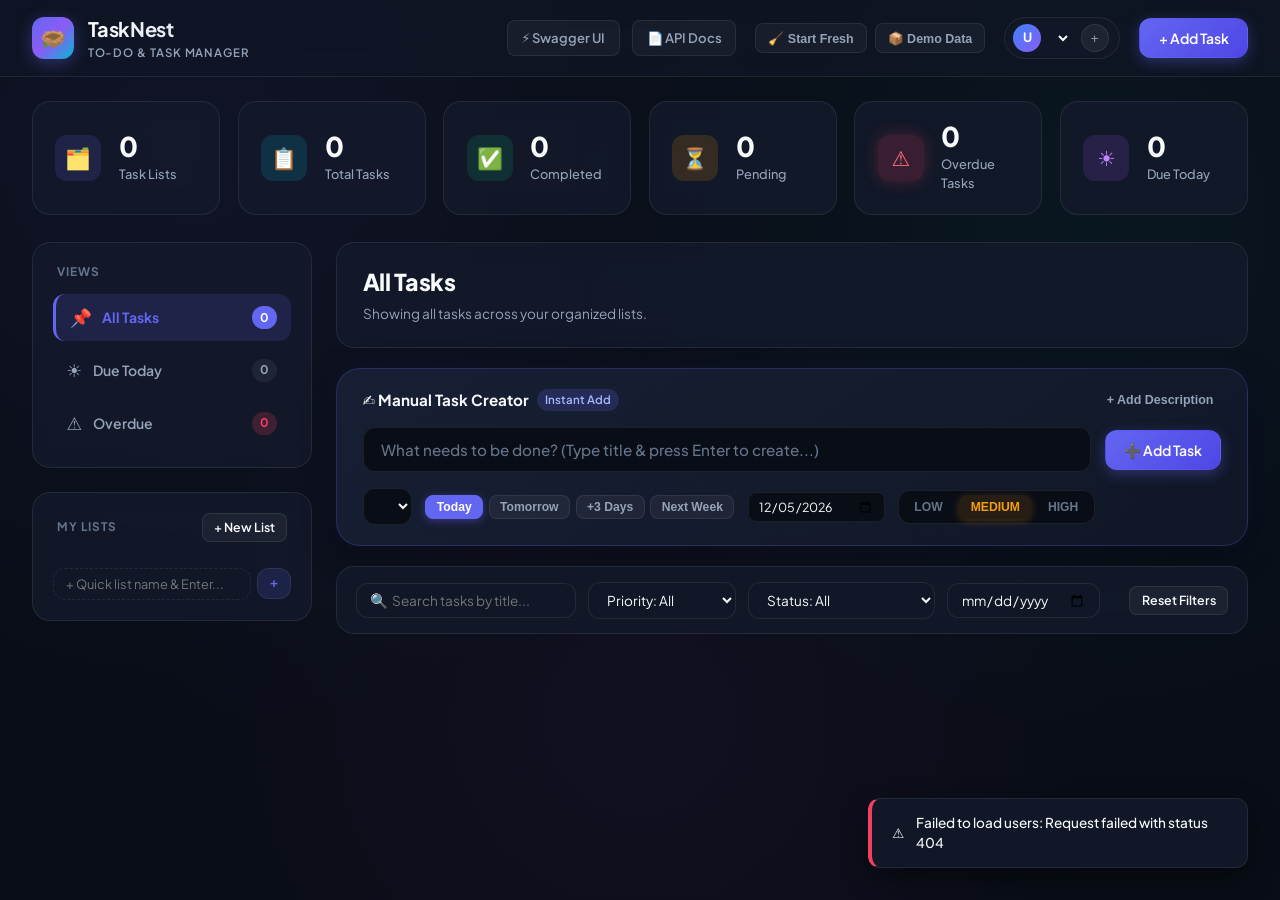
==== src/main/resources/static/index.html @ 65acf9e4 "Initial commit: TaskNest - Personal To-Do and Task Manager REST API and Web App" ====
<!DOCTYPE html>
<html lang="en">
<head>
  <meta charset="UTF-8">
  <meta name="viewport" content="width=device-width, initial-scale=1.0">
  <title>TaskNest – Personal To-Do & Task Manager</title>
  <meta name="description" content="A modern, high-performance personal to-do and task management application designed for students and professionals.">
  
  <!-- Google Fonts: Plus Jakarta Sans -->
  <link rel="preconnect" href="https://fonts.googleapis.com">
  <link rel="preconnect" href="https://fonts.gstatic.com" crossorigin>
  <link href="https://fonts.googleapis.com/css2?family=Plus+Jakarta+Sans:wght@400;500;600;700;800&display=swap" rel="stylesheet">
  
  <!-- Main Stylesheet -->
  <link rel="stylesheet" href="css/styles.css">
  
  <link rel="icon" href="data:image/svg+xml,<svg xmlns=%22http://www.w3.org/2000/svg%22 viewBox=%220 0 100 100%22><text y=%22.9em%22 font-size=%2290%22>🪹</text></svg>">
</head>
<body>

<div class="app-container">
  <!-- Top Navigation Bar -->
  <header class="navbar">
    <a href="#" class="brand-section" id="nav-brand-link">
      <div class="brand-logo">🪹</div>
      <div class="brand-title">
        <span class="brand-name">TaskNest</span>
        <span class="brand-tagline">To-Do & Task Manager</span>
      </div>
    </a>

    <div class="nav-actions">
      <!-- Quick API Docs / Swagger links -->
      <div class="nav-links">
        <a href="/swagger-ui/index.html" target="_blank" class="nav-link-btn" title="Open Swagger Documentation">
          <span>⚡ Swagger UI</span>
        </a>
        <a href="/v3/api-docs" target="_blank" class="nav-link-btn" title="View OpenAPI Specification">
          <span>📄 API Docs</span>
        </a>
      </div>

      <!-- Workspace Data Tools (Manual Mode & Demo Data) -->
      <div class="workspace-data-tools">
        <button class="btn-tool danger" id="btn-clear-user-data" title="Wipe tasks and lists to start completely fresh for manual creation">
          <span>🧹 Start Fresh</span>
        </button>
        <button class="btn-tool" id="btn-reload-sample-data" title="Reload demo assignments and club tasks">
          <span>📦 Demo Data</span>
        </button>
      </div>

      <!-- User Switcher & Create User -->
      <div class="user-selector-wrapper">
        <div class="user-avatar" id="current-user-avatar">U</div>
        <select id="user-select" class="user-select" aria-label="Select User">
          <!-- Populated dynamically via JS -->
        </select>
        <button class="btn-icon-round" id="btn-open-create-user-modal" title="Add New User">+</button>
      </div>

      <!-- Add Task CTA -->
      <button class="btn btn-primary" id="btn-open-create-task-modal">
        <span>+ Add Task</span>
      </button>
    </div>
  </header>

  <!-- Metrics / KPI Section -->
  <section class="metrics-section" aria-label="Dashboard Metrics">
    <div class="metrics-grid">
      <div class="metric-card" id="metric-card-lists">
        <div class="metric-icon lists">🗂️</div>
        <div class="metric-info">
          <span class="metric-value" id="stat-total-lists">0</span>
          <span class="metric-label">Task Lists</span>
        </div>
      </div>

      <div class="metric-card" id="metric-card-total">
        <div class="metric-icon total">📋</div>
        <div class="metric-info">
          <span class="metric-value" id="stat-total-tasks">0</span>
          <span class="metric-label">Total Tasks</span>
        </div>
      </div>

      <div class="metric-card" id="metric-card-completed">
        <div class="metric-icon completed">✅</div>
        <div class="metric-info">
          <span class="metric-value" id="stat-completed-tasks">0</span>
          <span class="metric-label">Completed</span>
        </div>
      </div>

      <div class="metric-card" id="metric-card-pending">
        <div class="metric-icon pending">⏳</div>
        <div class="metric-info">
          <span class="metric-value" id="stat-incomplete-tasks">0</span>
          <span class="metric-label">Pending</span>
        </div>
      </div>

      <div class="metric-card" id="metric-card-overdue">
        <div class="metric-icon overdue">⚠️</div>
        <div class="metric-info">
          <span class="metric-value" id="stat-overdue-tasks">0</span>
          <span class="metric-label">Overdue Tasks</span>
        </div>
      </div>

      <div class="metric-card" id="metric-card-today">
        <div class="metric-icon today">☀️</div>
        <div class="metric-info">
          <span class="metric-value" id="stat-today-tasks">0</span>
          <span class="metric-label">Due Today</span>
        </div>
      </div>
    </div>
  </section>

  <!-- Main Workspace -->
  <main class="main-workspace">
    <!-- Sidebar Navigation -->
    <aside class="sidebar">
      <!-- Smart Navigation Views -->
      <div class="sidebar-card">
        <div class="sidebar-title-row">
          <span class="sidebar-title">Views</span>
        </div>
        <ul class="sidebar-menu">
          <li class="menu-item active" data-view="all" id="view-all-tasks">
            <div class="menu-item-left">
              <span class="menu-item-icon">📌</span>
              <span>All Tasks</span>
            </div>
            <span class="badge-count" id="sidebar-count-all">0</span>
          </li>
          <li class="menu-item" data-view="today" id="view-today-tasks">
            <div class="menu-item-left">
              <span class="menu-item-icon">☀️</span>
              <span>Due Today</span>
            </div>
            <span class="badge-count" id="sidebar-count-today">0</span>
          </li>
          <li class="menu-item" data-view="overdue" id="view-overdue-tasks">
            <div class="menu-item-left">
              <span class="menu-item-icon">⚠️</span>
              <span>Overdue</span>
            </div>
            <span class="badge-count badge-overdue" id="sidebar-count-overdue">0</span>
          </li>
        </ul>
      </div>

      <!-- Custom Task Lists -->
      <div class="sidebar-card">
        <div class="sidebar-title-row">
          <span class="sidebar-title">My Lists</span>
          <button class="btn btn-secondary btn-sm" id="btn-open-create-list-modal" title="Create New List">+ New List</button>
        </div>
        <ul class="sidebar-menu" id="custom-task-lists">
          <!-- Populated dynamically via JS -->
        </ul>
        <div class="sidebar-quick-list-box">
          <input type="text" id="sidebar-quick-list-input" class="sidebar-quick-list-input" placeholder="+ Quick list name & Enter..." />
          <button class="sidebar-quick-list-btn" id="btn-sidebar-quick-add-list" title="Add List">+</button>
        </div>
      </div>
    </aside>

    <!-- Main Content Area -->
    <section class="content-area">
      <!-- Active View Banner -->
      <div class="view-header">
        <div class="view-info">
          <h1 id="view-title">All Tasks</h1>
          <p id="view-description">Showing all tasks across your organized lists.</p>
        </div>
        <div class="view-header-actions" id="view-header-actions">
          <!-- Dynamic actions for custom lists (Edit, Delete) -->
        </div>
      </div>

      <!-- Overdue Warning Banner (shown only on Overdue view) -->
      <div class="overdue-alert-banner" id="overdue-banner" style="display: none;">
        <span>🔔</span>
        <span><strong>Business Rule Active:</strong> Overdue tasks past due date continue to be flagged here until marked complete.</span>
      </div>

      <!-- Manual Task Creation Studio Card -->
      <div class="manual-creation-card" id="manual-creation-card">
        <div class="manual-card-header">
          <div class="manual-card-title">
            <span>✍️ Manual Task Creator</span>
            <span class="manual-card-badge">Instant Add</span>
          </div>
          <button type="button" class="btn-toggle-notes" id="btn-toggle-manual-notes">+ Add Description</button>
        </div>

        <div class="manual-input-row">
          <input type="text" id="manual-task-title" class="manual-title-input" placeholder="What needs to be done? (Type title & press Enter to create...)" maxlength="200" autocomplete="off" />
          <button class="btn btn-primary" id="btn-manual-add-task">
            <span>➕ Add Task</span>
          </button>
        </div>

        <textarea id="manual-task-desc" class="manual-desc-input" placeholder="Enter optional notes, assignment guidelines, or details..."></textarea>

        <div class="manual-controls-row">
          <div class="manual-controls-left">
            <select id="manual-task-list" class="manual-list-select" aria-label="Target List">
              <!-- Populated dynamically via JS -->
            </select>

            <div class="date-chips-row">
              <button type="button" class="date-chip active" data-offset="0">Today</button>
              <button type="button" class="date-chip" data-offset="1">Tomorrow</button>
              <button type="button" class="date-chip" data-offset="3">+3 Days</button>
              <button type="button" class="date-chip" data-offset="7">Next Week</button>
            </div>

            <input type="date" id="manual-task-date" class="manual-date-picker" title="Custom Due Date" />

            <div class="priority-pill-selector">
              <button type="button" class="priority-pill-btn low" data-priority="LOW">LOW</button>
              <button type="button" class="priority-pill-btn medium active" data-priority="MEDIUM">MEDIUM</button>
              <button type="button" class="priority-pill-btn high" data-priority="HIGH">HIGH</button>
            </div>
          </div>
        </div>
      </div>

      <!-- Filter & Search Toolbar -->
      <div class="toolbar">
        <div class="toolbar-left">
          <div class="search-box">
            <span class="search-icon">🔍</span>
            <input type="text" id="filter-search" class="search-input" placeholder="Search tasks by title..." autocomplete="off">
          </div>

          <select id="filter-priority" class="filter-select" aria-label="Filter by Priority">
            <option value="">Priority: All</option>
            <option value="HIGH">High Priority</option>
            <option value="MEDIUM">Medium Priority</option>
            <option value="LOW">Low Priority</option>
          </select>

          <select id="filter-status" class="filter-select" aria-label="Filter by Status">
            <option value="">Status: All</option>
            <option value="false">Incomplete (Pending)</option>
            <option value="true">Completed</option>
          </select>

          <input type="date" id="filter-duedate" class="date-input" title="Filter by Due Date">
        </div>

        <div class="toolbar-right">
          <button class="btn btn-secondary btn-sm" id="btn-clear-filters" title="Reset all active filters">Reset Filters</button>
        </div>
      </div>

      <!-- Tasks List Container -->
      <div class="tasks-container" id="tasks-list">
        <!-- Rendered dynamically via JS -->
      </div>
    </section>
  </main>
</div>

<!-- ===================================================================
     MODALS
     =================================================================== -->

<!-- 1. Create Task Modal -->
<div class="modal-overlay" id="modal-create-task">
  <div class="modal-container">
    <div class="modal-header">
      <h2 class="modal-title">Create New Task</h2>
      <button class="modal-close" data-close-modal="modal-create-task">&times;</button>
    </div>
    <form id="form-create-task">
      <div class="modal-body">
        <div class="form-group">
          <label class="form-label" for="task-target-list">Target Task List *</label>
          <select id="task-target-list" class="form-select" required>
            <!-- Populated via JS -->
          </select>
        </div>

        <div class="form-group">
          <label class="form-label" for="task-title">Task Title *</label>
          <input type="text" id="task-title" class="form-input" placeholder="e.g. Complete OS lab report" required maxlength="200">
        </div>

        <div class="form-group">
          <label class="form-label" for="task-desc">Description (Optional)</label>
          <textarea id="task-desc" class="form-textarea" placeholder="Add additional context, links, or instructions..."></textarea>
        </div>

        <div class="form-group">
          <label class="form-label" for="task-duedate">Due Date *</label>
          <input type="date" id="task-duedate" class="form-input" required>
        </div>

        <div class="form-group">
          <label class="form-label">Priority *</label>
          <div class="priority-selector">
            <div class="priority-option">
              <input type="radio" name="create-priority" id="p-low" value="LOW">
              <label class="priority-label" for="p-low">LOW</label>
            </div>
            <div class="priority-option">
              <input type="radio" name="create-priority" id="p-medium" value="MEDIUM" checked>
              <label class="priority-label" for="p-medium">MEDIUM</label>
            </div>
            <div class="priority-option">
              <input type="radio" name="create-priority" id="p-high" value="HIGH">
              <label class="priority-label" for="p-high">HIGH</label>
            </div>
          </div>
        </div>
      </div>
      <div class="modal-footer">
        <button type="button" class="btn btn-secondary" data-close-modal="modal-create-task">Cancel</button>
        <button type="submit" class="btn btn-primary">Create Task</button>
      </div>
    </form>
  </div>
</div>

<!-- 2. Edit Task Modal -->
<div class="modal-overlay" id="modal-edit-task">
  <div class="modal-container">
    <div class="modal-header">
      <h2 class="modal-title">Edit Task</h2>
      <button class="modal-close" data-close-modal="modal-edit-task">&times;</button>
    </div>
    <form id="form-edit-task">
      <input type="hidden" id="edit-task-id">
      <div class="modal-body">
        <div class="form-group">
          <label class="form-label" for="edit-task-title">Task Title *</label>
          <input type="text" id="edit-task-title" class="form-input" required maxlength="200">
        </div>

        <div class="form-group">
          <label class="form-label" for="edit-task-desc">Description</label>
          <textarea id="edit-task-desc" class="form-textarea"></textarea>
        </div>

        <div class="form-group">
          <label class="form-label" for="edit-task-duedate">Due Date *</label>
          <input type="date" id="edit-task-duedate" class="form-input" required>
        </div>

        <div class="form-group">
          <label class="form-label">Priority *</label>
          <div class="priority-selector">
            <div class="priority-option">
              <input type="radio" name="edit-priority" id="edit-p-low" value="LOW">
              <label class="priority-label" for="edit-p-low">LOW</label>
            </div>
            <div class="priority-option">
              <input type="radio" name="edit-priority" id="edit-p-medium" value="MEDIUM">
              <label class="priority-label" for="edit-p-medium">MEDIUM</label>
            </div>
            <div class="priority-option">
              <input type="radio" name="edit-priority" id="edit-p-high" value="HIGH">
              <label class="priority-label" for="edit-p-high">HIGH</label>
            </div>
          </div>
        </div>
      </div>
      <div class="modal-footer">
        <button type="button" class="btn btn-secondary" data-close-modal="modal-edit-task">Cancel</button>
        <button type="submit" class="btn btn-primary">Save Changes</button>
      </div>
    </form>
  </div>
</div>

<!-- 3. Move Task Modal -->
<div class="modal-overlay" id="modal-move-task">
  <div class="modal-container">
    <div class="modal-header">
      <h2 class="modal-title">Move Task to Another List</h2>
      <button class="modal-close" data-close-modal="modal-move-task">&times;</button>
    </div>
    <form id="form-move-task">
      <input type="hidden" id="move-task-id">
      <div class="modal-body">
        <p class="form-label" id="move-task-title-display">Moving task...</p>
        <div class="form-group">
          <label class="form-label" for="move-target-list">Select Destination List *</label>
          <select id="move-target-list" class="form-select" required>
            <!-- Populated via JS with same-user lists -->
          </select>
        </div>
        <p style="font-size: 0.8rem; color: var(--text-faint);">
          * Tasks can only be moved between lists belonging to the current user.
        </p>
      </div>
      <div class="modal-footer">
        <button type="button" class="btn btn-secondary" data-close-modal="modal-move-task">Cancel</button>
        <button type="submit" class="btn btn-primary">Move Task</button>
      </div>
    </form>
  </div>
</div>

<!-- 4. Create Task List Modal -->
<div class="modal-overlay" id="modal-create-list">
  <div class="modal-container">
    <div class="modal-header">
      <h2 class="modal-title">Create Task List</h2>
      <button class="modal-close" data-close-modal="modal-create-list">&times;</button>
    </div>
    <form id="form-create-list">
      <div class="modal-body">
        <div class="form-group">
          <label class="form-label" for="list-name">List Name *</label>
          <input type="text" id="list-name" class="form-input" placeholder="e.g. Capstone Project" required maxlength="150">
        </div>
        <div class="form-group">
          <label class="form-label" for="list-desc">Description (Optional)</label>
          <textarea id="list-desc" class="form-textarea" placeholder="Describe the goal of this list..."></textarea>
        </div>
      </div>
      <div class="modal-footer">
        <button type="button" class="btn btn-secondary" data-close-modal="modal-create-list">Cancel</button>
        <button type="submit" class="btn btn-primary">Create List</button>
      </div>
    </form>
  </div>
</div>

<!-- 5. Edit Task List Modal -->
<div class="modal-overlay" id="modal-edit-list">
  <div class="modal-container">
    <div class="modal-header">
      <h2 class="modal-title">Edit Task List</h2>
      <button class="modal-close" data-close-modal="modal-edit-list">&times;</button>
    </div>
    <form id="form-edit-list">
      <input type="hidden" id="edit-list-id">
      <div class="modal-body">
        <div class="form-group">
          <label class="form-label" for="edit-list-name">List Name *</label>
          <input type="text" id="edit-list-name" class="form-input" required maxlength="150">
        </div>
        <div class="form-group">
          <label class="form-label" for="edit-list-desc">Description</label>
          <textarea id="edit-list-desc" class="form-textarea"></textarea>
        </div>
      </div>
      <div class="modal-footer">
        <button type="button" class="btn btn-secondary" data-close-modal="modal-edit-list">Cancel</button>
        <button type="submit" class="btn btn-primary">Save Changes</button>
      </div>
    </form>
  </div>
</div>

<!-- 6. Create User Modal -->
<div class="modal-overlay" id="modal-create-user">
  <div class="modal-container">
    <div class="modal-header">
      <h2 class="modal-title">Create New User</h2>
      <button class="modal-close" data-close-modal="modal-create-user">&times;</button>
    </div>
    <form id="form-create-user">
      <div class="modal-body">
        <div class="form-group">
          <label class="form-label" for="user-name">Full Name *</label>
          <input type="text" id="user-name" class="form-input" placeholder="e.g. Jordan Smith" required minlength="2" maxlength="100">
        </div>
        <div class="form-group">
          <label class="form-label" for="user-email">Email Address *</label>
          <input type="email" id="user-email" class="form-input" placeholder="e.g. jordan.smith@example.com" required>
        </div>
        <div class="form-group">
          <label class="form-label" for="user-password">Password *</label>
          <input type="password" id="user-password" class="form-input" placeholder="At least 6 characters" required minlength="6">
        </div>
      </div>
      <div class="modal-footer">
        <button type="button" class="btn btn-secondary" data-close-modal="modal-create-user">Cancel</button>
        <button type="submit" class="btn btn-primary">Create User</button>
      </div>
    </form>
  </div>
</div>

<!-- Toast Notifications Container -->
<div class="toast-container" id="toast-container"></div>

<!-- Main Application Logic -->
<script src="js/app.js"></script>
</body>
</html>
---- src/main/resources/static/css/styles.css ----
/* ===================================================================
   TaskNest - Modern Premium Design System
   =================================================================== */

:root {
  --bg-base: #090d16;
  --bg-surface: #111726;
  --bg-surface-hover: #172033;
  --bg-card: rgba(20, 27, 45, 0.75);
  --bg-glass: rgba(17, 24, 39, 0.65);
  --border-subtle: rgba(255, 255, 255, 0.08);
  --border-focus: rgba(99, 102, 241, 0.5);

  --text-main: #f8fafc;
  --text-muted: #94a3b8;
  --text-faint: #64748b;

  --primary: #6366f1;
  --primary-hover: #4f46e5;
  --primary-light: rgba(99, 102, 241, 0.15);
  --accent-cyan: #06b6d4;
  --accent-emerald: #10b981;
  --accent-amber: #f59e0b;
  --accent-rose: #f43f5e;
  --accent-purple: #a855f7;

  --priority-low: #10b981;
  --priority-low-bg: rgba(16, 185, 129, 0.12);
  --priority-medium: #f59e0b;
  --priority-medium-bg: rgba(245, 158, 11, 0.12);
  --priority-high: #f43f5e;
  --priority-high-bg: rgba(244, 63, 94, 0.14);

  --radius-sm: 8px;
  --radius-md: 12px;
  --radius-lg: 18px;
  --radius-xl: 24px;
  --radius-full: 9999px;

  --shadow-sm: 0 2px 4px rgba(0, 0, 0, 0.2);
  --shadow-md: 0 4px 12px rgba(0, 0, 0, 0.35);
  --shadow-lg: 0 10px 28px rgba(0, 0, 0, 0.45);
  --shadow-glow: 0 0 24px rgba(99, 102, 241, 0.3);

  --font-family: 'Plus Jakarta Sans', system-ui, -apple-system, BlinkMacSystemFont, 'Segoe UI', Roboto, sans-serif;
  --transition: all 0.22s cubic-bezier(0.4, 0, 0.2, 1);
}

*, *::before, *::after {
  box-sizing: border-box;
  margin: 0;
  padding: 0;
}

body {
  font-family: var(--font-family);
  background-color: var(--bg-base);
  color: var(--text-main);
  line-height: 1.5;
  min-height: 100vh;
  overflow-x: hidden;
  background-image:
    radial-gradient(circle at 15% 15%, rgba(99, 102, 241, 0.08) 0%, transparent 45%),
    radial-gradient(circle at 85% 25%, rgba(6, 182, 212, 0.06) 0%, transparent 40%),
    radial-gradient(circle at 50% 80%, rgba(168, 85, 247, 0.05) 0%, transparent 50%);
  background-attachment: fixed;
}

/* Custom Scrollbar */
::-webkit-scrollbar {
  width: 8px;
  height: 8px;
}
::-webkit-scrollbar-track {
  background: var(--bg-base);
}
::-webkit-scrollbar-thumb {
  background: #232d42;
  border-radius: var(--radius-full);
}
::-webkit-scrollbar-thumb:hover {
  background: #334155;
}

/* App Container */
.app-container {
  display: flex;
  flex-direction: column;
  min-height: 100vh;
}

/* Header Navbar */
.navbar {
  position: sticky;
  top: 0;
  z-index: 40;
  display: flex;
  align-items: center;
  justify-content: space-between;
  padding: 0.9rem 2rem;
  background: var(--bg-glass);
  backdrop-filter: blur(16px);
  -webkit-backdrop-filter: blur(16px);
  border-bottom: 1px solid var(--border-subtle);
}

.brand-section {
  display: flex;
  align-items: center;
  gap: 0.85rem;
  text-decoration: none;
  color: inherit;
}

.brand-logo {
  display: flex;
  align-items: center;
  justify-content: center;
  width: 42px;
  height: 42px;
  border-radius: var(--radius-md);
  background: linear-gradient(135deg, #6366f1 0%, #8b5cf6 50%, #06b6d4 100%);
  box-shadow: 0 4px 16px rgba(99, 102, 241, 0.35);
  color: #fff;
  font-size: 1.3rem;
  font-weight: 800;
}

.brand-title {
  display: flex;
  flex-direction: column;
}

.brand-name {
  font-size: 1.25rem;
  font-weight: 700;
  letter-spacing: -0.02em;
  background: linear-gradient(135deg, #ffffff 0%, #cbd5e1 100%);
  -webkit-background-clip: text;
  -webkit-text-fill-color: transparent;
}

.brand-tagline {
  font-size: 0.72rem;
  color: var(--text-muted);
  text-transform: uppercase;
  letter-spacing: 0.08em;
  font-weight: 600;
}

.nav-actions {
  display: flex;
  align-items: center;
  gap: 1.2rem;
}

.nav-links {
  display: flex;
  align-items: center;
  gap: 0.75rem;
}

.nav-link-btn {
  display: inline-flex;
  align-items: center;
  gap: 0.4rem;
  padding: 0.45rem 0.85rem;
  font-size: 0.82rem;
  font-weight: 600;
  color: var(--text-muted);
  background: rgba(255, 255, 255, 0.04);
  border: 1px solid var(--border-subtle);
  border-radius: var(--radius-sm);
  text-decoration: none;
  transition: var(--transition);
}

.nav-link-btn:hover {
  color: var(--text-main);
  background: rgba(255, 255, 255, 0.08);
  border-color: rgba(255, 255, 255, 0.15);
}

/* User Switcher */
.user-selector-wrapper {
  display: flex;
  align-items: center;
  gap: 0.6rem;
  background: var(--bg-surface);
  border: 1px solid var(--border-subtle);
  padding: 0.35rem 0.65rem 0.35rem 0.5rem;
  border-radius: var(--radius-full);
}

.user-avatar {
  width: 28px;
  height: 28px;
  border-radius: 50%;
  background: linear-gradient(135deg, #3b82f6, #8b5cf6);
  display: flex;
  align-items: center;
  justify-content: center;
  font-size: 0.8rem;
  font-weight: 700;
  color: white;
}

.user-select {
  background: transparent;
  border: none;
  color: var(--text-main);
  font-family: inherit;
  font-size: 0.85rem;
  font-weight: 600;
  cursor: pointer;
  outline: none;
}

.user-select option {
  background: var(--bg-surface);
  color: var(--text-main);
}

.btn-icon-round {
  width: 28px;
  height: 28px;
  border-radius: 50%;
  display: flex;
  align-items: center;
  justify-content: center;
  background: rgba(255, 255, 255, 0.06);
  border: 1px solid var(--border-subtle);
  color: var(--text-muted);
  cursor: pointer;
  transition: var(--transition);
}
.btn-icon-round:hover {
  background: rgba(255, 255, 255, 0.12);
  color: var(--text-main);
}

/* Buttons */
.btn {
  display: inline-flex;
  align-items: center;
  justify-content: center;
  gap: 0.5rem;
  padding: 0.6rem 1.15rem;
  font-size: 0.875rem;
  font-weight: 600;
  font-family: inherit;
  border-radius: var(--radius-md);
  border: 1px solid transparent;
  cursor: pointer;
  transition: var(--transition);
  text-decoration: none;
  white-space: nowrap;
}

.btn-primary {
  background: linear-gradient(135deg, #6366f1 0%, #4f46e5 100%);
  color: #fff;
  box-shadow: 0 4px 14px rgba(99, 102, 241, 0.35);
}
.btn-primary:hover {
  background: linear-gradient(135deg, #4f46e5 0%, #4338ca 100%);
  box-shadow: 0 6px 20px rgba(99, 102, 241, 0.5);
  transform: translateY(-1px);
}

.btn-secondary {
  background: rgba(255, 255, 255, 0.05);
  border-color: var(--border-subtle);
  color: var(--text-main);
}
.btn-secondary:hover {
  background: rgba(255, 255, 255, 0.1);
  border-color: rgba(255, 255, 255, 0.15);
}

.btn-danger {
  background: rgba(244, 63, 94, 0.15);
  border-color: rgba(244, 63, 94, 0.3);
  color: #fb7185;
}
.btn-danger:hover {
  background: #f43f5e;
  color: #fff;
  box-shadow: 0 4px 14px rgba(244, 63, 94, 0.35);
}

.btn-sm {
  padding: 0.35rem 0.7rem;
  font-size: 0.78rem;
  border-radius: var(--radius-sm);
}

/* Dashboard Metrics Section */
.metrics-section {
  padding: 1.5rem 2rem 0.5rem;
  max-width: 1440px;
  margin: 0 auto;
  width: 100%;
}

.metrics-grid {
  display: grid;
  grid-template-columns: repeat(auto-fit, minmax(180px, 1fr));
  gap: 1.1rem;
}

.metric-card {
  position: relative;
  background: var(--bg-card);
  border: 1px solid var(--border-subtle);
  border-radius: var(--radius-lg);
  padding: 1.25rem 1.4rem;
  display: flex;
  align-items: center;
  gap: 1.1rem;
  backdrop-filter: blur(10px);
  transition: var(--transition);
  overflow: hidden;
}

.metric-card:hover {
  transform: translateY(-2px);
  border-color: rgba(255, 255, 255, 0.15);
  box-shadow: var(--shadow-md);
}

.metric-icon {
  width: 46px;
  height: 46px;
  border-radius: var(--radius-md);
  display: flex;
  align-items: center;
  justify-content: center;
  font-size: 1.3rem;
  flex-shrink: 0;
}

.metric-icon.lists { background: rgba(99, 102, 241, 0.15); color: #818cf8; }
.metric-icon.total { background: rgba(6, 182, 212, 0.15); color: #22d3ee; }
.metric-icon.completed { background: rgba(16, 185, 129, 0.15); color: #34d399; }
.metric-icon.pending { background: rgba(245, 158, 11, 0.15); color: #fbbf24; }
.metric-icon.overdue {
  background: rgba(244, 63, 94, 0.18);
  color: #fb7185;
  box-shadow: 0 0 16px rgba(244, 63, 94, 0.25);
}
.metric-icon.today { background: rgba(168, 85, 247, 0.15); color: #c084fc; }

.metric-info {
  display: flex;
  flex-direction: column;
}

.metric-value {
  font-size: 1.7rem;
  font-weight: 800;
  line-height: 1.1;
  letter-spacing: -0.03em;
}

.metric-label {
  font-size: 0.8rem;
  color: var(--text-muted);
  font-weight: 500;
  margin-top: 0.2rem;
}

/* Main Workspace Layout */
.main-workspace {
  display: grid;
  grid-template-columns: 280px 1fr;
  gap: 1.5rem;
  padding: 1.2rem 2rem 2.5rem;
  max-width: 1440px;
  margin: 0 auto;
  width: 100%;
  flex: 1;
}

/* Sidebar */
.sidebar {
  display: flex;
  flex-direction: column;
  gap: 1.5rem;
}

.sidebar-card {
  background: var(--bg-card);
  border: 1px solid var(--border-subtle);
  border-radius: var(--radius-lg);
  padding: 1.25rem;
  backdrop-filter: blur(10px);
}

.sidebar-title-row {
  display: flex;
  align-items: center;
  justify-content: space-between;
  margin-bottom: 0.85rem;
  padding: 0 0.25rem;
}

.sidebar-title {
  font-size: 0.74rem;
  text-transform: uppercase;
  letter-spacing: 0.08em;
  color: var(--text-faint);
  font-weight: 700;
}

.sidebar-menu {
  list-style: none;
  display: flex;
  flex-direction: column;
  gap: 0.35rem;
}

.menu-item {
  display: flex;
  align-items: center;
  justify-content: space-between;
  padding: 0.65rem 0.85rem;
  border-radius: var(--radius-md);
  color: var(--text-muted);
  text-decoration: none;
  font-size: 0.875rem;
  font-weight: 600;
  cursor: pointer;
  transition: var(--transition);
}

.menu-item:hover {
  background: var(--bg-surface-hover);
  color: var(--text-main);
}

.menu-item.active {
  background: var(--primary-light);
  color: var(--primary);
  font-weight: 700;
  border-left: 3px solid var(--primary);
}

.menu-item-left {
  display: flex;
  align-items: center;
  gap: 0.65rem;
}

.menu-item-icon {
  font-size: 1.1rem;
}

.badge-count {
  font-size: 0.75rem;
  padding: 0.15rem 0.5rem;
  border-radius: var(--radius-full);
  background: rgba(255, 255, 255, 0.06);
  color: var(--text-muted);
  font-weight: 700;
}

.menu-item.active .badge-count {
  background: var(--primary);
  color: #fff;
}

.badge-overdue {
  background: rgba(244, 63, 94, 0.2) !important;
  color: #f43f5e !important;
}

.custom-list-actions {
  display: none;
  align-items: center;
  gap: 0.3rem;
}

.menu-item:hover .custom-list-actions {
  display: flex;
}

.btn-icon-tiny {
  background: transparent;
  border: none;
  color: var(--text-muted);
  cursor: pointer;
  padding: 0.2rem;
  font-size: 0.85rem;
  border-radius: 4px;
}
.btn-icon-tiny:hover {
  color: var(--text-main);
  background: rgba(255, 255, 255, 0.1);
}

/* Content Area */
.content-area {
  display: flex;
  flex-direction: column;
  gap: 1.25rem;
}

/* Header Banner of View */
.view-header {
  background: var(--bg-card);
  border: 1px solid var(--border-subtle);
  border-radius: var(--radius-lg);
  padding: 1.4rem 1.6rem;
  display: flex;
  align-items: center;
  justify-content: space-between;
  backdrop-filter: blur(10px);
}

.view-info h1 {
  font-size: 1.45rem;
  font-weight: 800;
  letter-spacing: -0.02em;
  display: flex;
  align-items: center;
  gap: 0.6rem;
}

.view-info p {
  color: var(--text-muted);
  font-size: 0.85rem;
  margin-top: 0.25rem;
}

.overdue-alert-banner {
  display: flex;
  align-items: center;
  gap: 0.75rem;
  background: rgba(244, 63, 94, 0.12);
  border: 1px solid rgba(244, 63, 94, 0.3);
  padding: 0.75rem 1.2rem;
  border-radius: var(--radius-md);
  color: #fca5a5;
  font-size: 0.85rem;
  font-weight: 500;
}

/* Filter Toolbar */
.toolbar {
  background: var(--bg-card);
  border: 1px solid var(--border-subtle);
  border-radius: var(--radius-lg);
  padding: 0.9rem 1.2rem;
  display: flex;
  align-items: center;
  justify-content: space-between;
  gap: 1rem;
  flex-wrap: wrap;
  backdrop-filter: blur(10px);
}

.toolbar-left, .toolbar-right {
  display: flex;
  align-items: center;
  gap: 0.75rem;
  flex-wrap: wrap;
}

.search-box {
  position: relative;
  display: flex;
  align-items: center;
}

.search-icon {
  position: absolute;
  left: 0.85rem;
  color: var(--text-faint);
  font-size: 0.9rem;
  pointer-events: none;
}

.search-input {
  background: var(--bg-surface);
  border: 1px solid var(--border-subtle);
  border-radius: var(--radius-md);
  padding: 0.5rem 0.85rem 0.5rem 2.2rem;
  color: var(--text-main);
  font-family: inherit;
  font-size: 0.85rem;
  outline: none;
  width: 220px;
  transition: var(--transition);
}

.search-input:focus {
  border-color: var(--border-focus);
  width: 270px;
}

.filter-select {
  background: var(--bg-surface);
  border: 1px solid var(--border-subtle);
  border-radius: var(--radius-md);
  padding: 0.5rem 0.85rem;
  color: var(--text-main);
  font-family: inherit;
  font-size: 0.85rem;
  outline: none;
  cursor: pointer;
  transition: var(--transition);
}

.filter-select:focus {
  border-color: var(--border-focus);
}

.filter-select option {
  background: var(--bg-surface);
  color: var(--text-main);
}

.date-input {
  background: var(--bg-surface);
  border: 1px solid var(--border-subtle);
  border-radius: var(--radius-md);
  padding: 0.45rem 0.85rem;
  color: var(--text-main);
  font-family: inherit;
  font-size: 0.85rem;
  outline: none;
  cursor: pointer;
}

/* Tasks Grid / List */
.tasks-container {
  display: flex;
  flex-direction: column;
  gap: 0.85rem;
}

/* Individual Task Card */
.task-card {
  background: var(--bg-card);
  border: 1px solid var(--border-subtle);
  border-radius: var(--radius-lg);
  padding: 1.15rem 1.4rem;
  display: flex;
  align-items: flex-start;
  gap: 1.1rem;
  backdrop-filter: blur(10px);
  transition: var(--transition);
  position: relative;
  overflow: hidden;
}

.task-card:hover {
  transform: translateY(-2px);
  border-color: rgba(255, 255, 255, 0.16);
  box-shadow: var(--shadow-md);
}

.task-card.is-overdue {
  border-left: 4px solid #f43f5e;
}

.task-card.is-completed {
  opacity: 0.65;
  background: rgba(15, 22, 36, 0.4);
}

/* Task Checkbox */
.task-checkbox-wrapper {
  margin-top: 0.2rem;
  cursor: pointer;
}

.custom-checkbox {
  width: 22px;
  height: 22px;
  border-radius: 6px;
  border: 2px solid #475569;
  display: flex;
  align-items: center;
  justify-content: center;
  transition: var(--transition);
  background: rgba(255, 255, 255, 0.02);
}

.custom-checkbox.checked {
  background: var(--accent-emerald);
  border-color: var(--accent-emerald);
  color: #fff;
}

.custom-checkbox:hover {
  border-color: var(--primary);
}

/* Task Details */
.task-details {
  flex: 1;
  display: flex;
  flex-direction: column;
  gap: 0.4rem;
}

.task-title-row {
  display: flex;
  align-items: center;
  justify-content: space-between;
  gap: 1rem;
}

.task-title {
  font-size: 1rem;
  font-weight: 700;
  color: var(--text-main);
  transition: var(--transition);
}

.task-card.is-completed .task-title {
  text-decoration: line-through;
  color: var(--text-muted);
}

.task-description {
  font-size: 0.85rem;
  color: var(--text-muted);
  line-height: 1.45;
}

.task-meta-row {
  display: flex;
  align-items: center;
  gap: 0.65rem;
  flex-wrap: wrap;
  margin-top: 0.35rem;
}

/* Badges */
.badge {
  display: inline-flex;
  align-items: center;
  gap: 0.35rem;
  padding: 0.22rem 0.65rem;
  border-radius: var(--radius-full);
  font-size: 0.74rem;
  font-weight: 700;
  letter-spacing: 0.02em;
}

.badge-priority-low {
  background: var(--priority-low-bg);
  color: var(--priority-low);
  border: 1px solid rgba(16, 185, 129, 0.25);
}

.badge-priority-medium {
  background: var(--priority-medium-bg);
  color: var(--priority-medium);
  border: 1px solid rgba(245, 158, 11, 0.25);
}

.badge-priority-high {
  background: var(--priority-high-bg);
  color: var(--priority-high);
  border: 1px solid rgba(244, 63, 94, 0.3);
}

.badge-due {
  background: rgba(255, 255, 255, 0.05);
  color: var(--text-muted);
  border: 1px solid var(--border-subtle);
}

.badge-due.today {
  background: rgba(168, 85, 247, 0.15);
  color: #d8b4fe;
  border-color: rgba(168, 85, 247, 0.3);
}

.badge-overdue-tag {
  background: rgba(244, 63, 94, 0.2);
  color: #fb7185;
  border: 1px solid rgba(244, 63, 94, 0.4);
  animation: pulse-border 2s infinite;
}

@keyframes pulse-border {
  0% { box-shadow: 0 0 0 0 rgba(244, 63, 94, 0.4); }
  70% { box-shadow: 0 0 0 6px rgba(244, 63, 94, 0); }
  100% { box-shadow: 0 0 0 0 rgba(244, 63, 94, 0); }
}

.badge-list {
  background: rgba(99, 102, 241, 0.12);
  color: #a5b4fc;
  border: 1px solid rgba(99, 102, 241, 0.25);
}

.badge-completed-at {
  background: rgba(16, 185, 129, 0.1);
  color: #6ee7b7;
  border: 1px solid rgba(16, 185, 129, 0.2);
}

/* Task Actions */
.task-actions {
  display: flex;
  align-items: center;
  gap: 0.4rem;
  opacity: 0.85;
  transition: var(--transition);
}

.task-card:hover .task-actions {
  opacity: 1;
}

/* Empty State */
.empty-state {
  background: var(--bg-card);
  border: 1px dashed var(--border-subtle);
  border-radius: var(--radius-xl);
  padding: 4rem 2rem;
  text-align: center;
  display: flex;
  flex-direction: column;
  align-items: center;
  justify-content: center;
  gap: 1rem;
}

.empty-icon {
  font-size: 3rem;
  opacity: 0.6;
}

.empty-title {
  font-size: 1.25rem;
  font-weight: 700;
  color: var(--text-main);
}

.empty-subtitle {
  font-size: 0.875rem;
  color: var(--text-muted);
  max-width: 360px;
}

/* Modals */
.modal-overlay {
  position: fixed;
  inset: 0;
  z-index: 50;
  background: rgba(5, 8, 15, 0.75);
  backdrop-filter: blur(8px);
  display: flex;
  align-items: center;
  justify-content: center;
  padding: 1.5rem;
  opacity: 0;
  visibility: hidden;
  transition: var(--transition);
}

.modal-overlay.active {
  opacity: 1;
  visibility: visible;
}

.modal-container {
  background: var(--bg-surface);
  border: 1px solid var(--border-subtle);
  border-radius: var(--radius-xl);
  width: 100%;
  max-width: 520px;
  box-shadow: var(--shadow-lg), var(--shadow-glow);
  transform: scale(0.95) translateY(10px);
  transition: var(--transition);
  overflow: hidden;
}

.modal-overlay.active .modal-container {
  transform: scale(1) translateY(0);
}

.modal-header {
  padding: 1.25rem 1.6rem;
  border-bottom: 1px solid var(--border-subtle);
  display: flex;
  align-items: center;
  justify-content: space-between;
}

.modal-title {
  font-size: 1.15rem;
  font-weight: 700;
}

.modal-close {
  background: transparent;
  border: none;
  color: var(--text-muted);
  font-size: 1.25rem;
  cursor: pointer;
  transition: var(--transition);
  border-radius: var(--radius-sm);
  padding: 0.2rem 0.4rem;
}
.modal-close:hover {
  color: var(--text-main);
  background: rgba(255, 255, 255, 0.08);
}

.modal-body {
  padding: 1.6rem;
  display: flex;
  flex-direction: column;
  gap: 1.2rem;
}

.form-group {
  display: flex;
  flex-direction: column;
  gap: 0.4rem;
}

.form-label {
  font-size: 0.82rem;
  font-weight: 600;
  color: var(--text-muted);
}

.form-input, .form-textarea, .form-select {
  background: var(--bg-base);
  border: 1px solid var(--border-subtle);
  border-radius: var(--radius-md);
  padding: 0.65rem 0.9rem;
  color: var(--text-main);
  font-family: inherit;
  font-size: 0.875rem;
  outline: none;
  transition: var(--transition);
}

.form-input:focus, .form-textarea:focus, .form-select:focus {
  border-color: var(--primary);
  box-shadow: 0 0 0 3px rgba(99, 102, 241, 0.2);
}

.form-textarea {
  min-height: 80px;
  resize: vertical;
}

/* Priority Segmented Button Group */
.priority-selector {
  display: grid;
  grid-template-columns: repeat(3, 1fr);
  gap: 0.5rem;
}

.priority-option {
  position: relative;
}

.priority-option input {
  position: absolute;
  opacity: 0;
  pointer-events: none;
}

.priority-label {
  display: flex;
  align-items: center;
  justify-content: center;
  padding: 0.55rem;
  border-radius: var(--radius-md);
  border: 1px solid var(--border-subtle);
  background: var(--bg-base);
  color: var(--text-muted);
  font-size: 0.82rem;
  font-weight: 700;
  cursor: pointer;
  transition: var(--transition);
}

.priority-option input[value="LOW"]:checked + .priority-label {
  background: var(--priority-low-bg);
  border-color: var(--priority-low);
  color: var(--priority-low);
}

.priority-option input[value="MEDIUM"]:checked + .priority-label {
  background: var(--priority-medium-bg);
  border-color: var(--priority-medium);
  color: var(--priority-medium);
}

.priority-option input[value="HIGH"]:checked + .priority-label {
  background: var(--priority-high-bg);
  border-color: var(--priority-high);
  color: var(--priority-high);
}

.modal-footer {
  padding: 1.1rem 1.6rem;
  border-top: 1px solid var(--border-subtle);
  display: flex;
  align-items: center;
  justify-content: flex-end;
  gap: 0.75rem;
  background: rgba(0, 0, 0, 0.15);
}

/* Toast Notification */
.toast-container {
  position: fixed;
  bottom: 2rem;
  right: 2rem;
  z-index: 99;
  display: flex;
  flex-direction: column;
  gap: 0.6rem;
  pointer-events: none;
}

.toast {
  pointer-events: auto;
  display: flex;
  align-items: center;
  gap: 0.75rem;
  padding: 0.85rem 1.25rem;
  border-radius: var(--radius-md);
  background: var(--bg-surface);
  border: 1px solid var(--border-subtle);
  box-shadow: var(--shadow-lg);
  color: var(--text-main);
  font-size: 0.85rem;
  font-weight: 500;
  transform: translateY(20px);
  opacity: 0;
  transition: var(--transition);
  max-width: 380px;
}

.toast.show {
  transform: translateY(0);
  opacity: 1;
}

.toast.success { border-left: 4px solid var(--accent-emerald); }
.toast.error { border-left: 4px solid var(--accent-rose); }
.toast.info { border-left: 4px solid var(--primary); }

/* ===================================================================
   Manual Creation Studio & Quick Add Controls
   =================================================================== */

.manual-creation-card {
  background: linear-gradient(145deg, rgba(25, 34, 56, 0.85) 0%, rgba(18, 24, 40, 0.9) 100%);
  border: 1px solid rgba(99, 102, 241, 0.25);
  box-shadow: 0 8px 32px rgba(0, 0, 0, 0.35), 0 0 20px rgba(99, 102, 241, 0.08);
  border-radius: var(--radius-xl);
  padding: 1.25rem 1.6rem;
  display: flex;
  flex-direction: column;
  gap: 1rem;
  position: relative;
  transition: var(--transition);
}

.manual-creation-card:focus-within {
  border-color: rgba(99, 102, 241, 0.6);
  box-shadow: 0 10px 36px rgba(0, 0, 0, 0.45), 0 0 28px rgba(99, 102, 241, 0.18);
}

.manual-card-header {
  display: flex;
  align-items: center;
  justify-content: space-between;
}

.manual-card-title {
  display: flex;
  align-items: center;
  gap: 0.5rem;
  font-size: 0.95rem;
  font-weight: 700;
  color: var(--text-main);
}

.manual-card-badge {
  font-size: 0.72rem;
  padding: 0.15rem 0.5rem;
  border-radius: var(--radius-full);
  background: rgba(99, 102, 241, 0.2);
  color: #a5b4fc;
  font-weight: 600;
}

.manual-input-row {
  display: flex;
  gap: 0.85rem;
  align-items: center;
}

.manual-title-input {
  flex: 1;
  background: var(--bg-base);
  border: 1px solid var(--border-subtle);
  border-radius: var(--radius-md);
  padding: 0.75rem 1.1rem;
  color: var(--text-main);
  font-family: inherit;
  font-size: 0.95rem;
  font-weight: 500;
  outline: none;
  transition: var(--transition);
}

.manual-title-input:focus {
  border-color: var(--primary);
  background: rgba(10, 15, 26, 0.95);
  box-shadow: 0 0 0 3px rgba(99, 102, 241, 0.2);
}

.manual-title-input::placeholder {
  color: var(--text-faint);
}

.manual-controls-row {
  display: flex;
  align-items: center;
  justify-content: space-between;
  gap: 1rem;
  flex-wrap: wrap;
}

.manual-controls-left {
  display: flex;
  align-items: center;
  gap: 0.85rem;
  flex-wrap: wrap;
}

.manual-list-select {
  background: var(--bg-base);
  border: 1px solid var(--border-subtle);
  border-radius: var(--radius-md);
  padding: 0.5rem 0.85rem;
  color: var(--text-main);
  font-family: inherit;
  font-size: 0.85rem;
  font-weight: 600;
  cursor: pointer;
  outline: none;
  max-width: 190px;
}

.date-chips-row {
  display: flex;
  align-items: center;
  gap: 0.35rem;
}

.date-chip {
  background: rgba(255, 255, 255, 0.05);
  border: 1px solid var(--border-subtle);
  color: var(--text-muted);
  border-radius: var(--radius-sm);
  padding: 0.28rem 0.65rem;
  font-size: 0.76rem;
  font-weight: 600;
  cursor: pointer;
  transition: var(--transition);
}

.date-chip:hover {
  background: rgba(255, 255, 255, 0.1);
  color: var(--text-main);
  border-color: rgba(255, 255, 255, 0.2);
}

.date-chip.active {
  background: var(--primary);
  border-color: var(--primary);
  color: #fff;
  box-shadow: 0 2px 8px rgba(99, 102, 241, 0.4);
}

.manual-date-picker {
  background: var(--bg-base);
  border: 1px solid var(--border-subtle);
  border-radius: var(--radius-sm);
  padding: 0.3rem 0.6rem;
  color: var(--text-main);
  font-family: inherit;
  font-size: 0.78rem;
  outline: none;
  cursor: pointer;
}

.priority-pill-selector {
  display: flex;
  align-items: center;
  gap: 0.35rem;
  background: var(--bg-base);
  padding: 0.25rem;
  border-radius: var(--radius-md);
  border: 1px solid var(--border-subtle);
}

.priority-pill-btn {
  background: transparent;
  border: none;
  padding: 0.3rem 0.7rem;
  border-radius: var(--radius-sm);
  font-size: 0.76rem;
  font-weight: 700;
  color: var(--text-faint);
  cursor: pointer;
  transition: var(--transition);
}

.priority-pill-btn:hover {
  color: var(--text-main);
}

.priority-pill-btn.active.low {
  background: var(--priority-low-bg);
  color: var(--priority-low);
  box-shadow: 0 2px 8px rgba(16, 185, 129, 0.25);
}

.priority-pill-btn.active.medium {
  background: var(--priority-medium-bg);
  color: var(--priority-medium);
  box-shadow: 0 2px 8px rgba(245, 158, 11, 0.25);
}

.priority-pill-btn.active.high {
  background: var(--priority-high-bg);
  color: var(--priority-high);
  box-shadow: 0 2px 8px rgba(244, 63, 94, 0.25);
}

.manual-desc-input {
  width: 100%;
  background: var(--bg-base);
  border: 1px solid var(--border-subtle);
  border-radius: var(--radius-md);
  padding: 0.55rem 0.95rem;
  color: var(--text-main);
  font-family: inherit;
  font-size: 0.85rem;
  outline: none;
  transition: var(--transition);
  display: none;
}

.manual-desc-input.show {
  display: block;
}

.manual-desc-input:focus {
  border-color: var(--primary);
}

.btn-toggle-notes {
  background: transparent;
  border: none;
  color: var(--text-muted);
  font-size: 0.78rem;
  font-weight: 600;
  cursor: pointer;
  padding: 0.2rem 0.5rem;
  border-radius: 4px;
}
.btn-toggle-notes:hover {
  color: var(--primary);
  background: rgba(99, 102, 241, 0.1);
}

/* Sidebar Quick List Creator */
.sidebar-quick-list-box {
  margin-top: 0.75rem;
  display: flex;
  align-items: center;
  gap: 0.4rem;
}

.sidebar-quick-list-input {
  flex: 1;
  background: var(--bg-surface);
  border: 1px dashed var(--border-subtle);
  border-radius: var(--radius-md);
  padding: 0.45rem 0.75rem;
  color: var(--text-main);
  font-family: inherit;
  font-size: 0.8rem;
  outline: none;
  transition: var(--transition);
}

.sidebar-quick-list-input:focus {
  border-style: solid;
  border-color: var(--primary);
  background: var(--bg-base);
}

.sidebar-quick-list-btn {
  background: var(--primary-light);
  border: 1px solid var(--border-subtle);
  color: var(--primary);
  border-radius: var(--radius-md);
  padding: 0.45rem 0.75rem;
  font-size: 0.85rem;
  font-weight: 700;
  cursor: pointer;
  transition: var(--transition);
}

.sidebar-quick-list-btn:hover {
  background: var(--primary);
  color: #fff;
}

/* Data Mode Controls in Navbar */
.workspace-data-tools {
  display: flex;
  align-items: center;
  gap: 0.5rem;
}

.btn-tool {
  background: rgba(255, 255, 255, 0.04);
  border: 1px solid var(--border-subtle);
  color: var(--text-muted);
  border-radius: var(--radius-sm);
  padding: 0.4rem 0.75rem;
  font-size: 0.78rem;
  font-weight: 600;
  cursor: pointer;
  transition: var(--transition);
  display: inline-flex;
  align-items: center;
  gap: 0.35rem;
}

.btn-tool:hover {
  background: rgba(255, 255, 255, 0.09);
  color: var(--text-main);
  border-color: rgba(255, 255, 255, 0.18);
}

.btn-tool.danger:hover {
  background: rgba(244, 63, 94, 0.15);
  color: #fb7185;
  border-color: rgba(244, 63, 94, 0.3);
}

/* Responsive */
@media (max-width: 900px) {
  .main-workspace {
    grid-template-columns: 1fr;
  }
  .navbar {
    padding: 0.75rem 1rem;
  }
  .metrics-section {
    padding: 1rem 1rem 0;
  }
  .main-workspace {
    padding: 1rem 1rem 2rem;
  }
  .search-input {
    width: 100%;
  }
  .search-input:focus {
    width: 100%;
  }
  .toolbar-left, .toolbar-right {
    width: 100%;
    justify-content: space-between;
  }
  .manual-controls-row {
    flex-direction: column;
    align-items: stretch;
  }
}
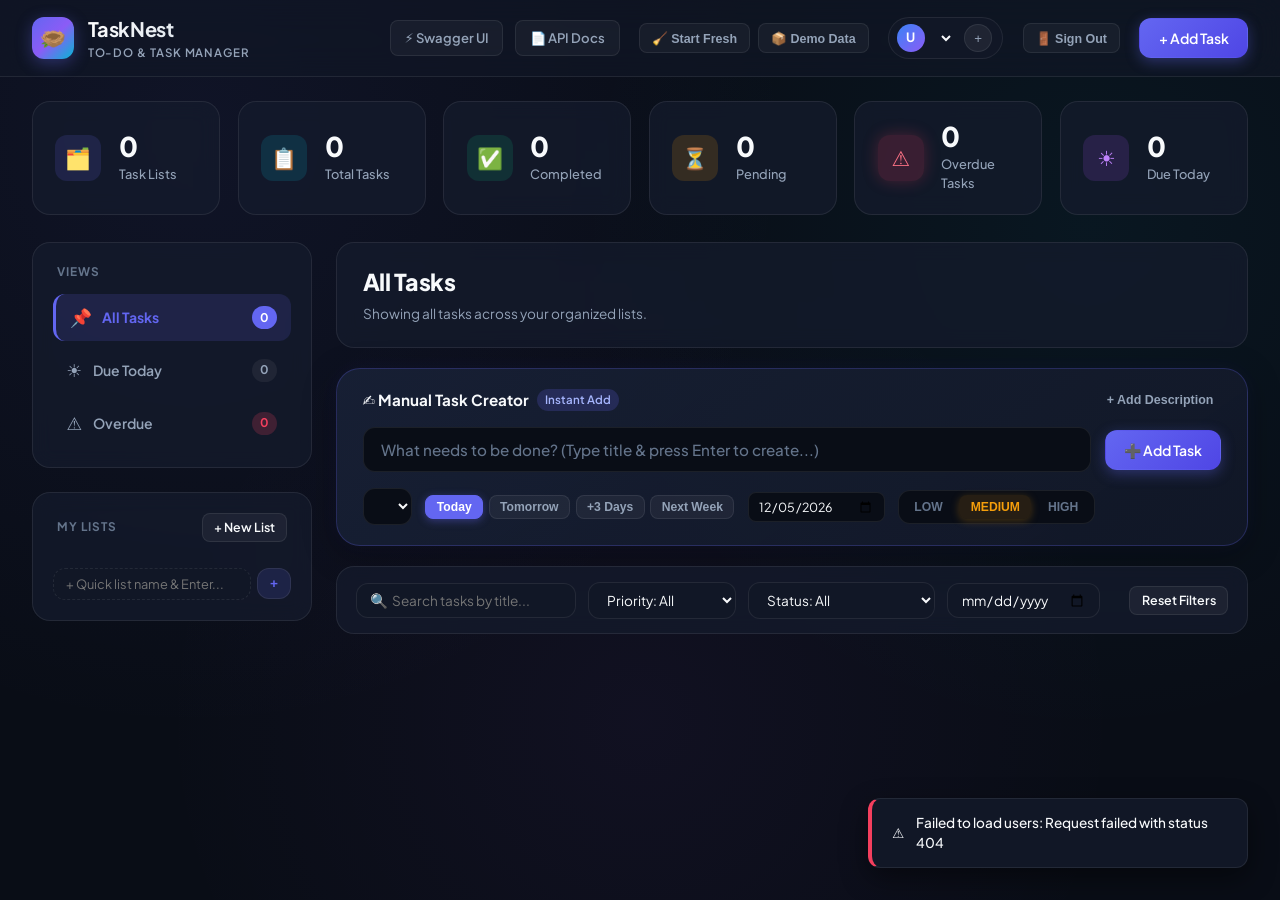
==== commit e9085166: "Add login and registration flow" ====
--- a/src/main/resources/static/index.html
+++ b/src/main/resources/static/index.html
@@ -59,6 +59,11 @@
         <button class="btn-icon-round" id="btn-open-create-user-modal" title="Add New User">+</button>
       </div>
 
+      <!-- Sign Out / Switch Account Button -->
+      <button class="btn-tool" id="btn-logout" title="Sign out and return to Login page">
+        <span>🚪 Sign Out</span>
+      </button>
+
       <!-- Add Task CTA -->
       <button class="btn btn-primary" id="btn-open-create-task-modal">
         <span>+ Add Task</span>
